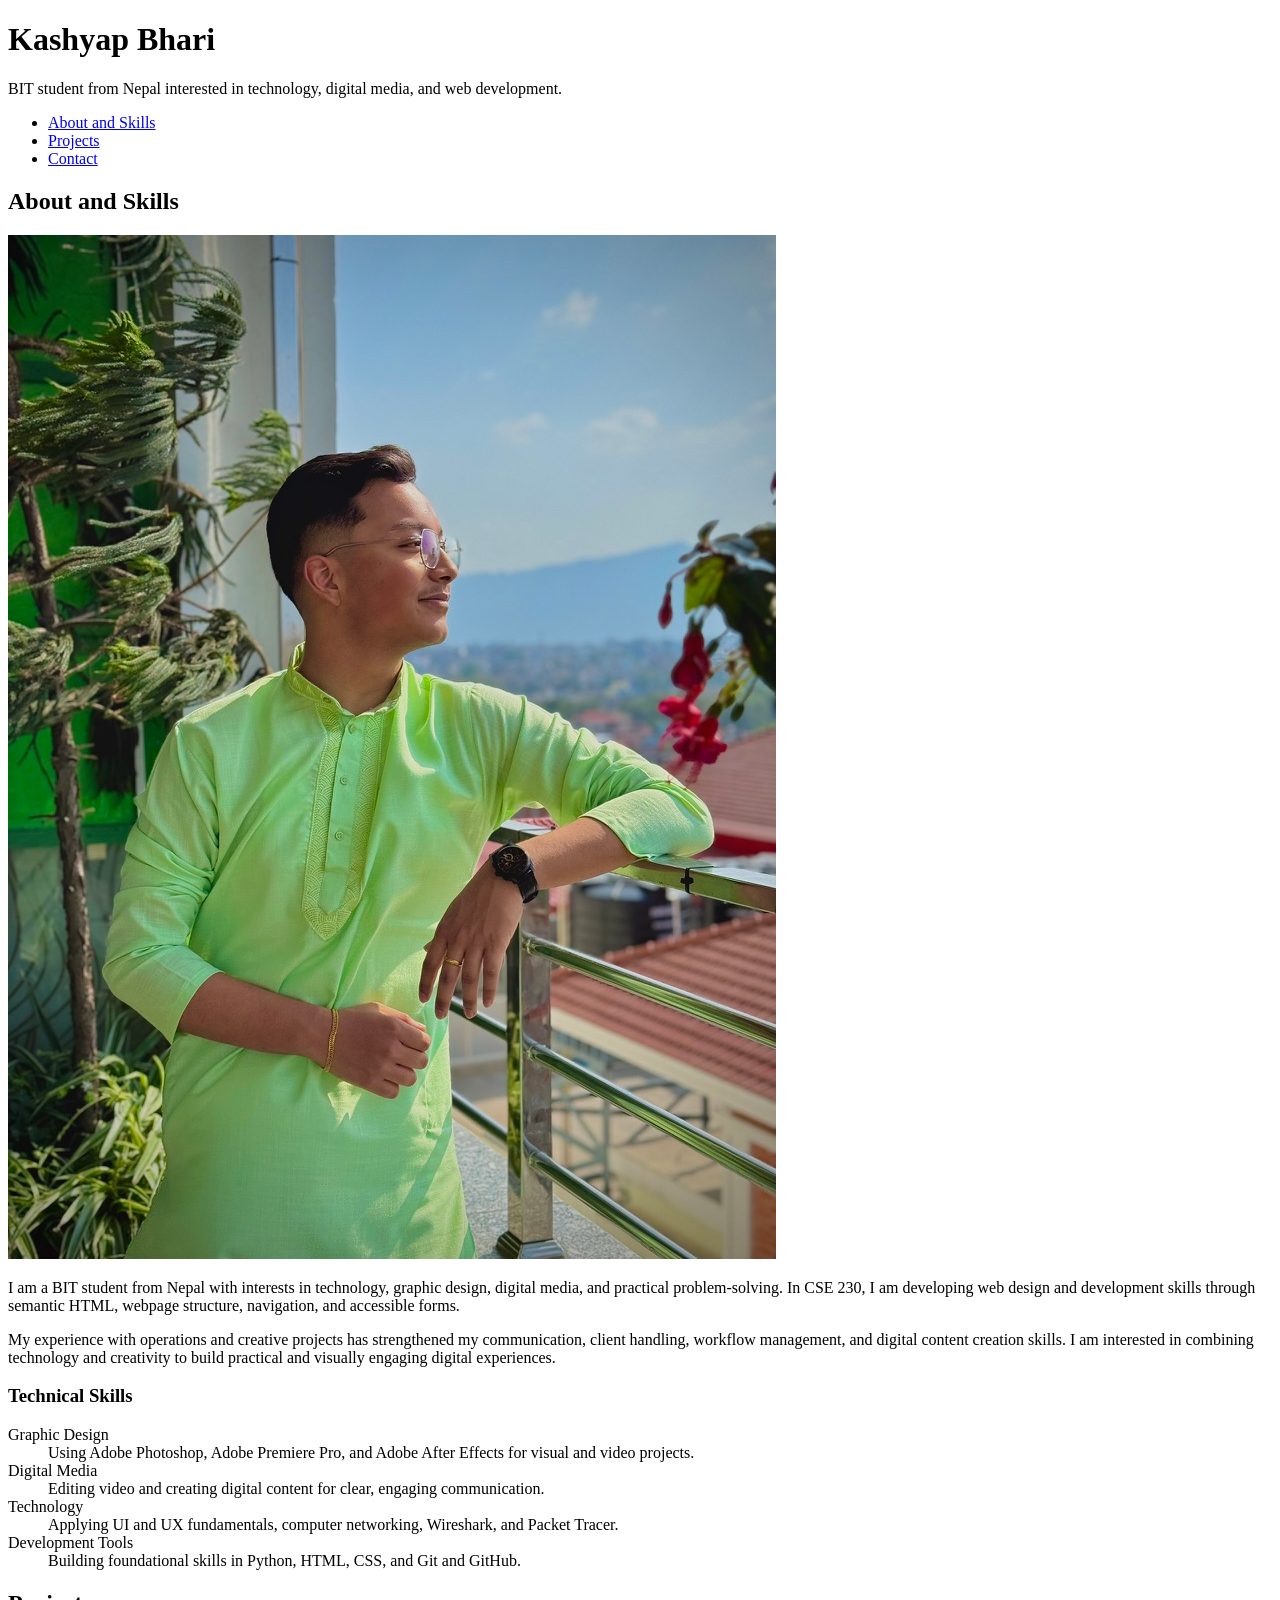
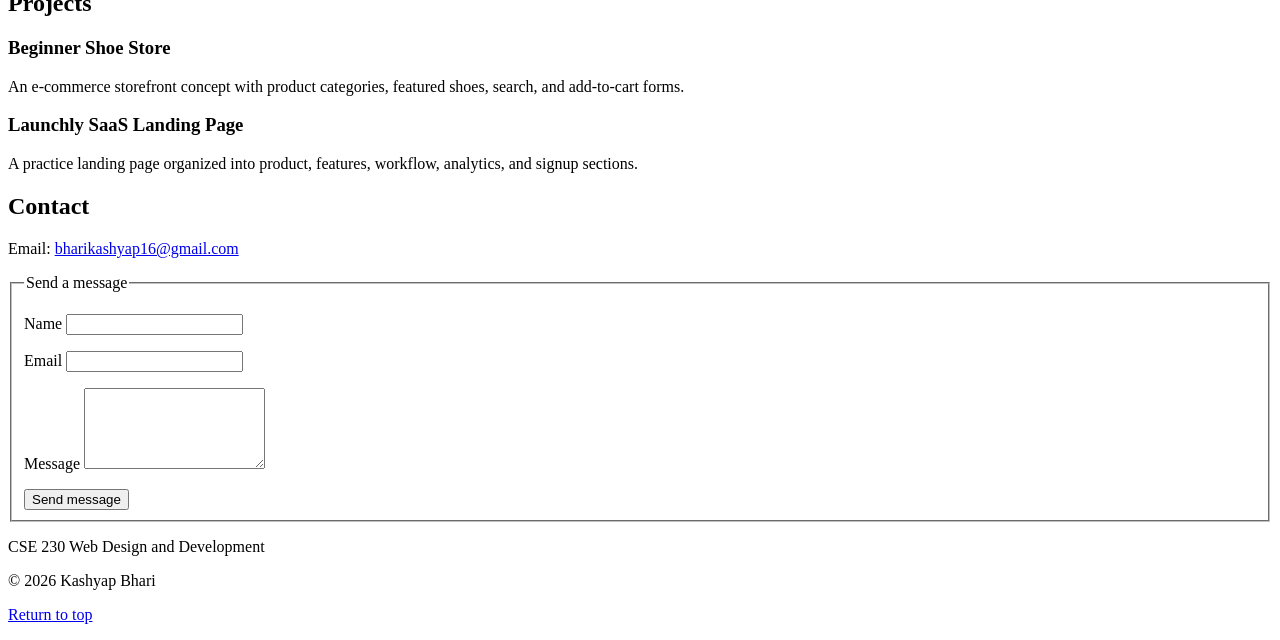
==== Week 2/index.html @ 61cc00c1 "Add CSE 230 coursework" ====
<!doctype html>
<html lang="en">
<head>
  <meta charset="utf-8">
  <meta name="viewport" content="width=device-width, initial-scale=1">
  <title>Kashyap Bhari | Portfolio</title>
</head>

<body>
  <header id="top">
    <h1>Kashyap Bhari</h1>
    <p>BIT student from Nepal interested in technology, digital media, and web development.</p>
    <nav aria-label="Main navigation">
      <ul>
        <li><a href="#about">About and Skills</a></li>
        <li><a href="#projects">Projects</a></li>
        <li><a href="#contact">Contact</a></li>
      </ul>
    </nav>
  </header>

  <main>
    <section id="about">
      <h2>About and Skills</h2>
      <div>
        <img src="images/image.jpeg" alt="Profile picture">
      </div>
      <p>I am a BIT student from Nepal with interests in technology, graphic design, digital media, and practical problem-solving. In CSE 230, I am developing web design and development skills through semantic HTML, webpage structure, navigation, and accessible forms.</p>
      <p>My experience with operations and creative projects has strengthened my communication, client handling, workflow management, and digital content creation skills. I am interested in combining technology and creativity to build practical and visually engaging digital experiences.</p>
      <h3>Technical Skills</h3>
      <dl>
        <dt>Graphic Design</dt>
        <dd>Using Adobe Photoshop, Adobe Premiere Pro, and Adobe After Effects for visual and video projects.</dd>
        <dt>Digital Media</dt>
        <dd>Editing video and creating digital content for clear, engaging communication.</dd>
        <dt>Technology</dt>
        <dd>Applying UI and UX fundamentals, computer networking, Wireshark, and Packet Tracer.</dd>
        <dt>Development Tools</dt>
        <dd>Building foundational skills in Python, HTML, CSS, and Git and GitHub.</dd>
      </dl>
    </section>

    <section id="projects">
      <h2>Projects</h2>
      <article>
        <h3>Beginner Shoe Store</h3>
        <p>An e-commerce storefront concept with product categories, featured shoes, search, and add-to-cart forms.</p>
      </article>

      <article>
        <h3>Launchly SaaS Landing Page</h3>
        <p>A practice landing page organized into product, features, workflow, analytics, and signup sections.</p>
      </article>
    </section>

    <section id="contact">
      <h2>Contact</h2>
      <p>Email: <a href="mailto:bharikashyap16@gmail.com">bharikashyap16@gmail.com</a></p>
      <form>
        <fieldset>
          <legend>Send a message</legend>
          <p>
            <label for="name">Name</label>
            <input id="name" name="name" type="text" required>
          </p>
          <p>
            <label for="email">Email</label>
            <input id="email" name="email" type="email" required>
          </p>
          <p>
            <label for="message">Message</label>
            <textarea id="message" name="message" rows="5" required></textarea>
          </p>
          <button type="submit">Send message</button>
        </fieldset>
      </form>
    </section>

  </main>

  <footer>
    <p>CSE 230 Web Design and Development</p>
    <p>© 2026 Kashyap Bhari</p>
    <p><a href="#top">Return to top</a></p>
  </footer>

</body>
</html>
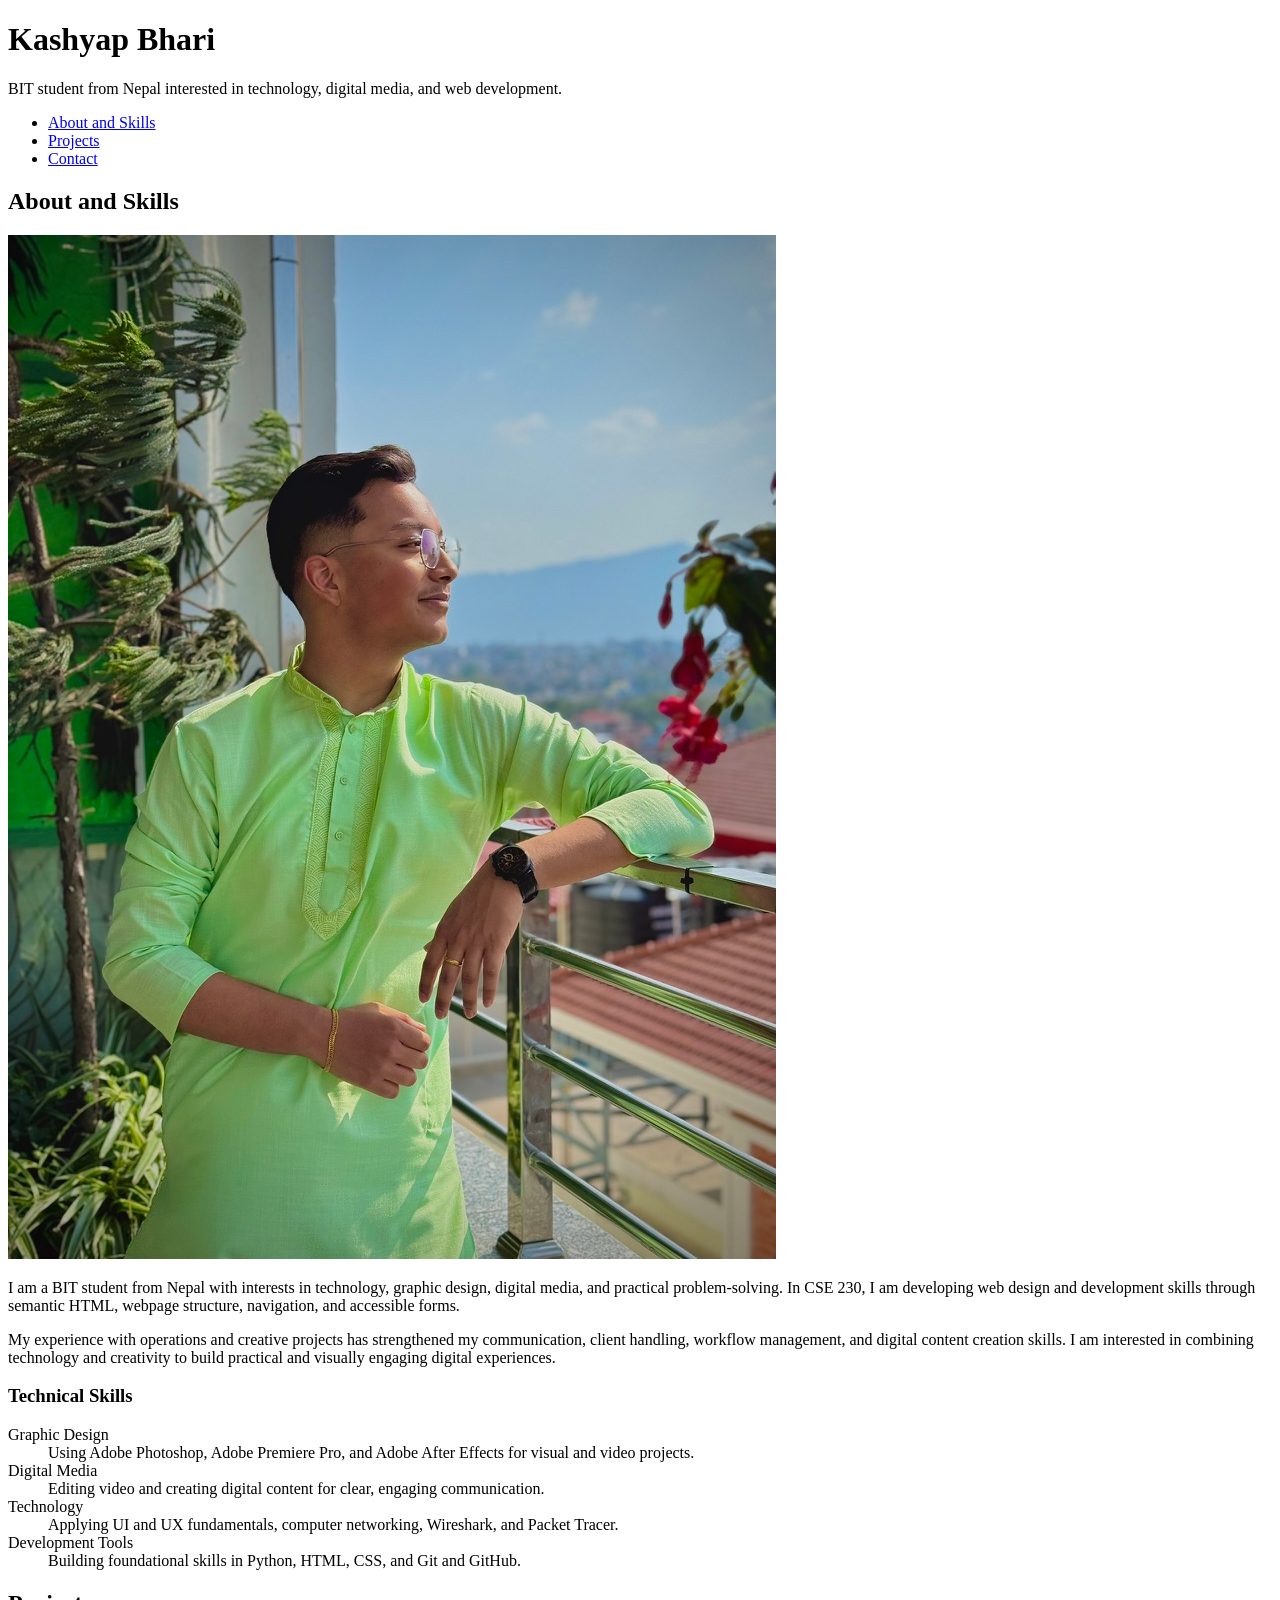
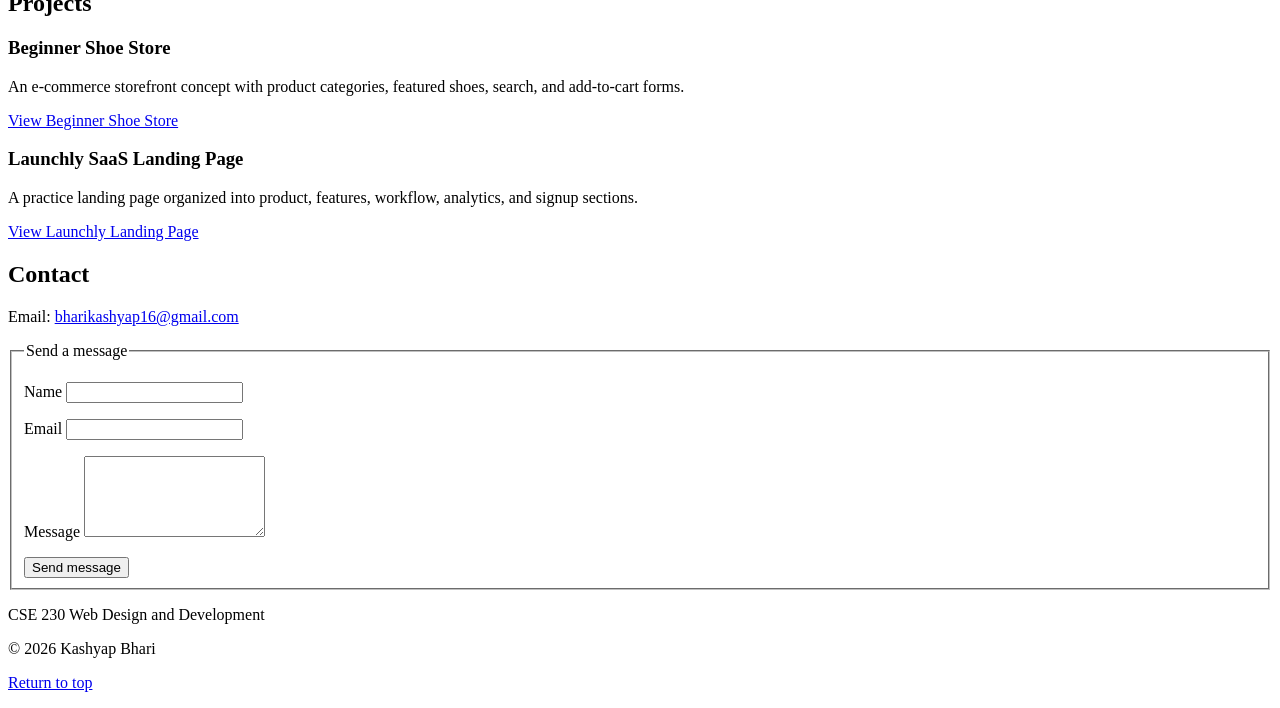
==== commit 2bb1accd: "Add project links to portfolio" ====
--- a/Week 2/index.html
+++ b/Week 2/index.html
@@ -45,11 +45,13 @@
       <article>
         <h3>Beginner Shoe Store</h3>
         <p>An e-commerce storefront concept with product categories, featured shoes, search, and add-to-cart forms.</p>
+        <p><a href="../Shoe%20Ecommerce/index.html">View Beginner Shoe Store</a></p>
       </article>
 
       <article>
         <h3>Launchly SaaS Landing Page</h3>
         <p>A practice landing page organized into product, features, workflow, analytics, and signup sections.</p>
+        <p><a href="../Shoe%20Ecommerce/Practice%20copy.html">View Launchly Landing Page</a></p>
       </article>
     </section>
 
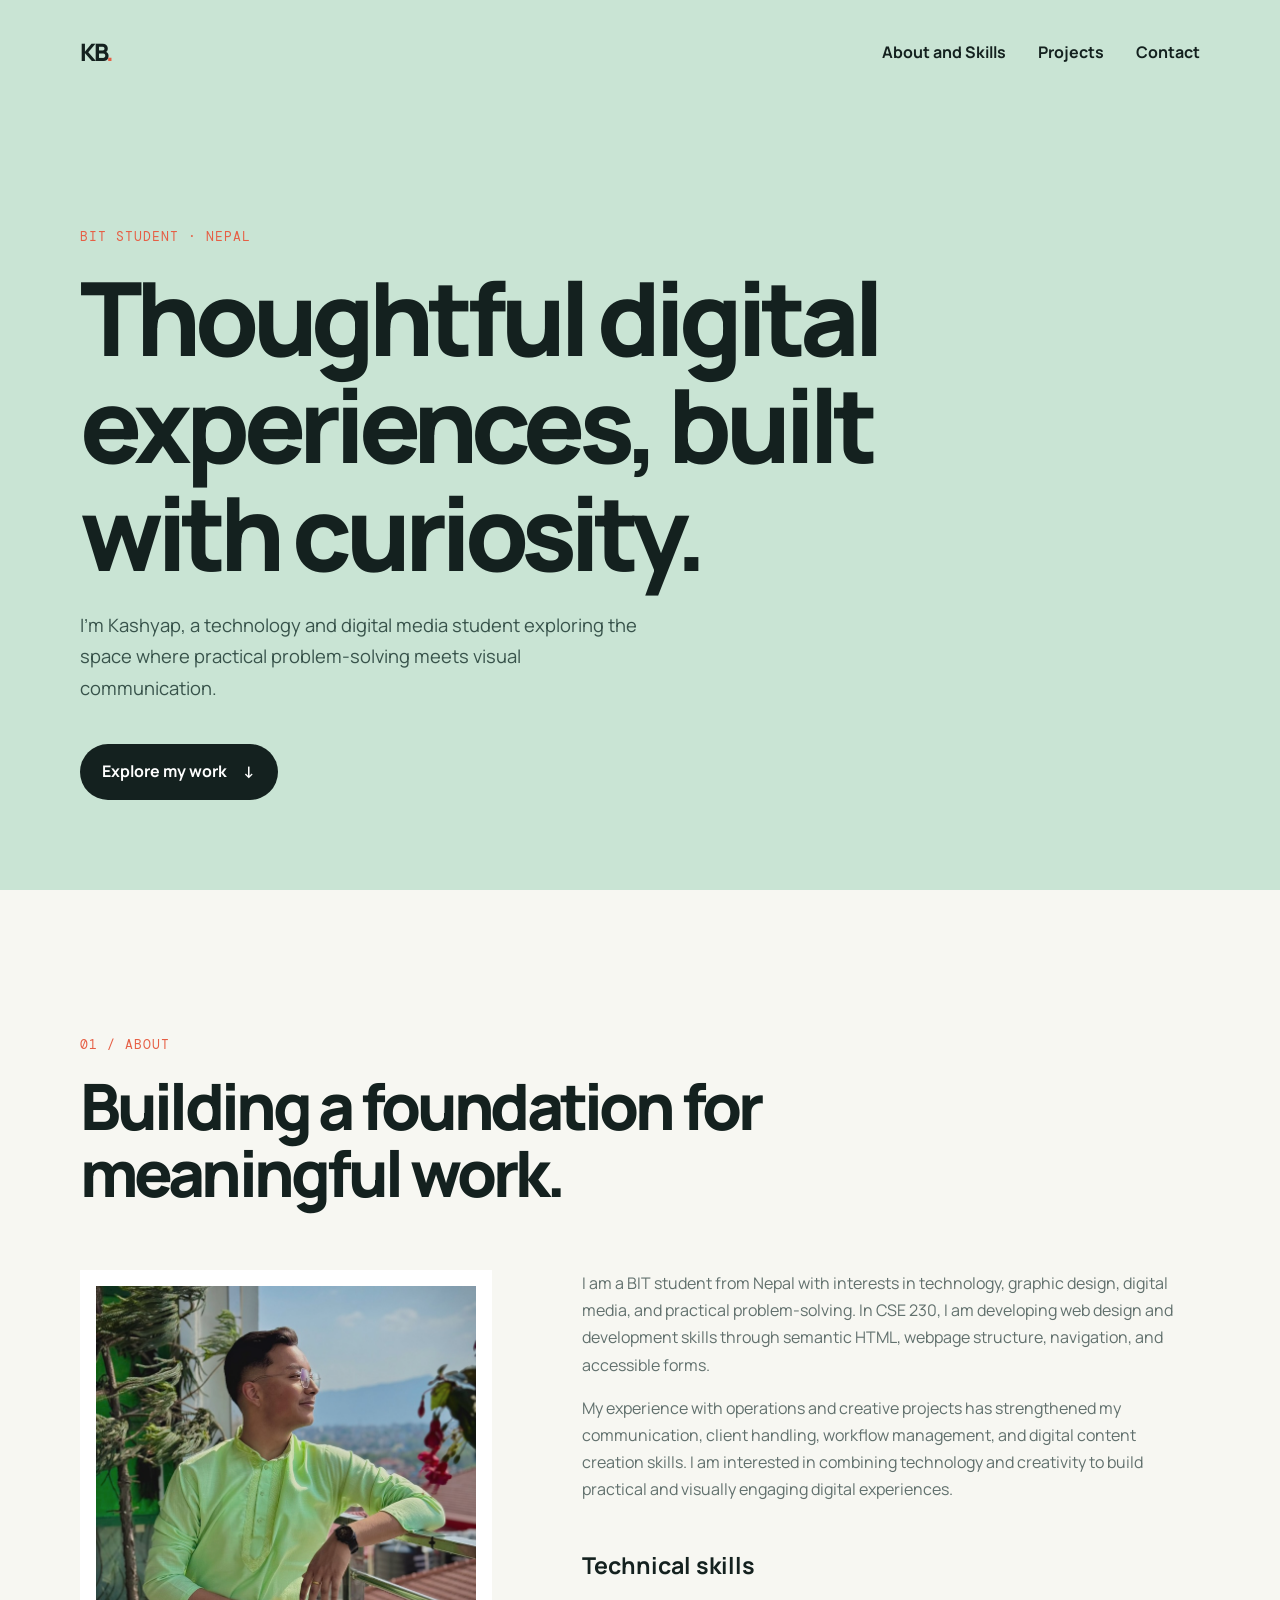
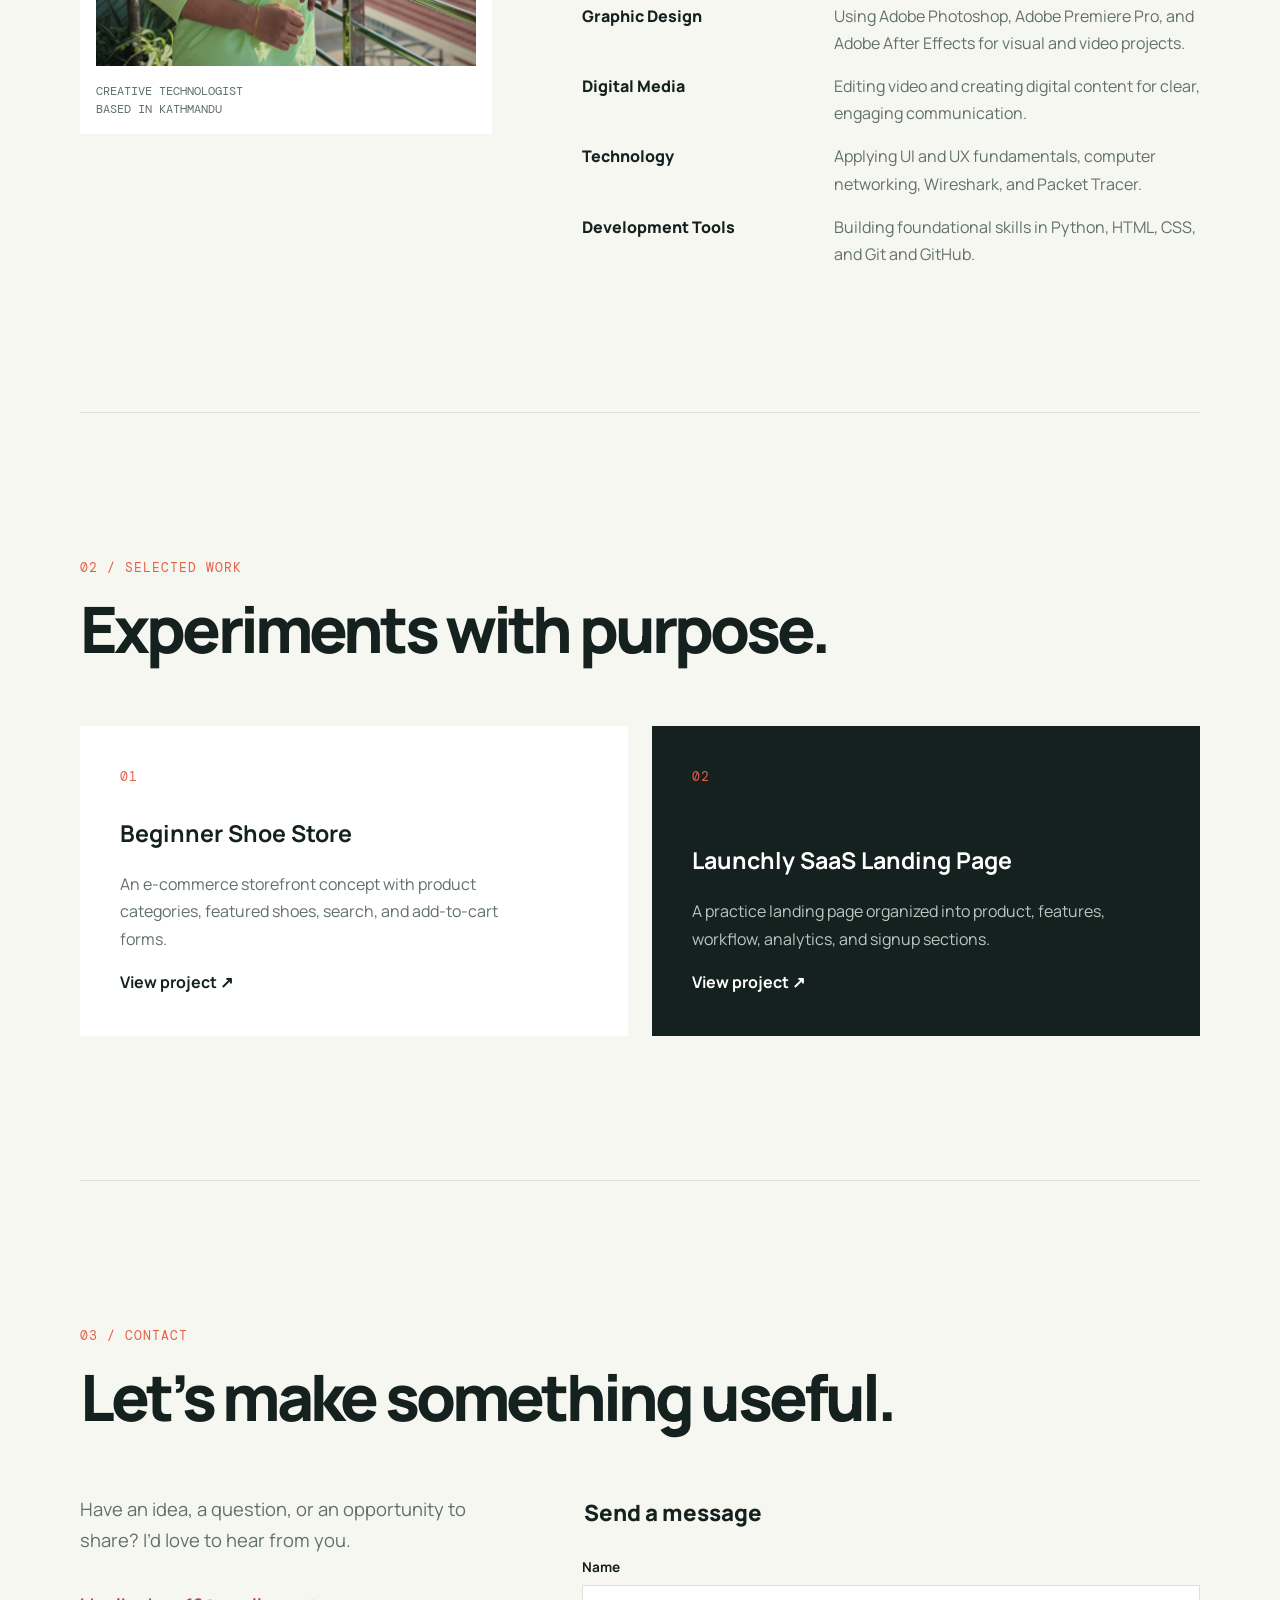
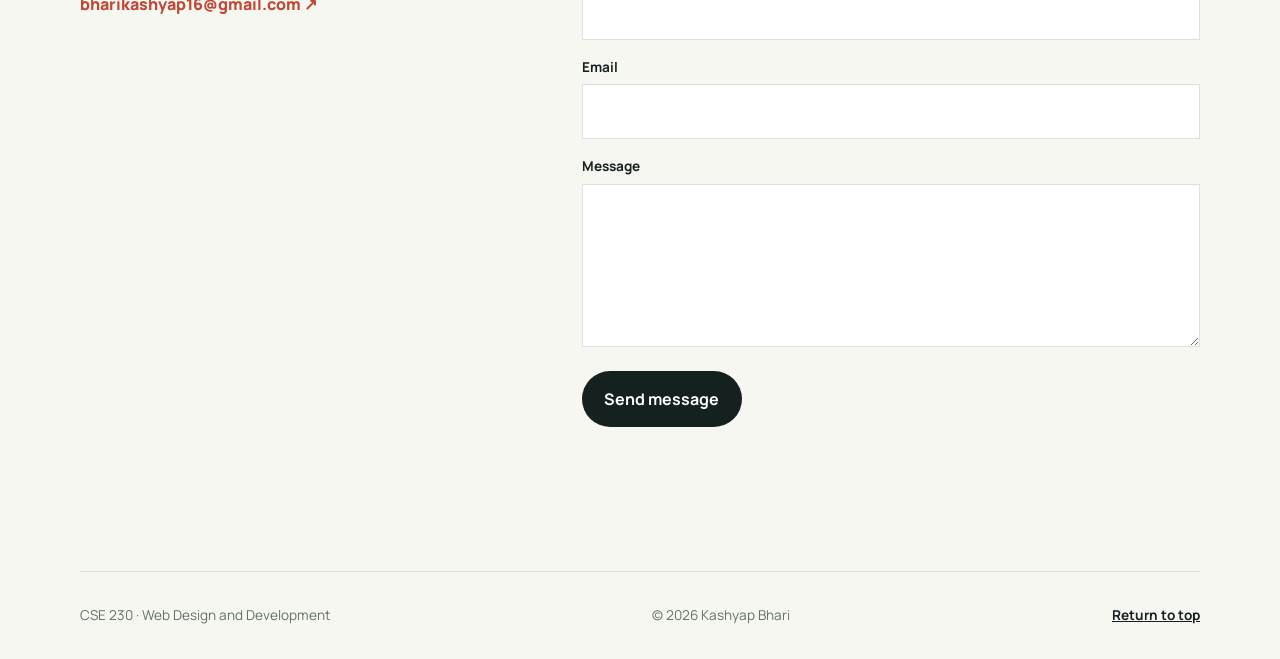
==== commit 0e0cfbae: "Style Week 2 portfolio for responsive presentation Co-authored-by: Copilot <223556219+Copilot@users." ====
--- a/Week 2/index.html
+++ b/Week 2/index.html
@@ -4,31 +4,45 @@
   <meta charset="utf-8">
   <meta name="viewport" content="width=device-width, initial-scale=1">
   <title>Kashyap Bhari | Portfolio</title>
+  <link rel="stylesheet" href="style.css">
 </head>
 
 <body>
   <header id="top">
-    <h1>Kashyap Bhari</h1>
-    <p>BIT student from Nepal interested in technology, digital media, and web development.</p>
-    <nav aria-label="Main navigation">
-      <ul>
+    <div class="site-header">
+      <a class="brand" href="#top" aria-label="Kashyap Bhari home">KB<span>.</span></a>
+      <nav aria-label="Main navigation">
+        <ul>
         <li><a href="#about">About and Skills</a></li>
         <li><a href="#projects">Projects</a></li>
         <li><a href="#contact">Contact</a></li>
-      </ul>
-    </nav>
+        </ul>
+      </nav>
+    </div>
+    <div class="hero">
+      <p class="eyebrow">BIT student · Nepal</p>
+      <h1>Thoughtful digital experiences, built with curiosity.</h1>
+      <p class="intro">I’m Kashyap, a technology and digital media student exploring the space where practical problem-solving meets visual communication.</p>
+      <a class="button" href="#projects">Explore my work <span aria-hidden="true">↓</span></a>
+    </div>
   </header>
 
   <main>
     <section id="about">
-      <h2>About and Skills</h2>
-      <div>
+      <div class="section-heading">
+        <p class="eyebrow">01 / About</p>
+        <h2>Building a foundation for meaningful work.</h2>
+      </div>
+      <div class="about-grid">
+      <div class="profile-card">
         <img src="images/image.jpeg" alt="Profile picture">
+        <p class="profile-caption">Creative technologist<br>based in Kathmandu</p>
       </div>
-      <p>I am a BIT student from Nepal with interests in technology, graphic design, digital media, and practical problem-solving. In CSE 230, I am developing web design and development skills through semantic HTML, webpage structure, navigation, and accessible forms.</p>
-      <p>My experience with operations and creative projects has strengthened my communication, client handling, workflow management, and digital content creation skills. I am interested in combining technology and creativity to build practical and visually engaging digital experiences.</p>
-      <h3>Technical Skills</h3>
-      <dl>
+      <div class="about-copy">
+        <p>I am a BIT student from Nepal with interests in technology, graphic design, digital media, and practical problem-solving. In CSE 230, I am developing web design and development skills through semantic HTML, webpage structure, navigation, and accessible forms.</p>
+        <p>My experience with operations and creative projects has strengthened my communication, client handling, workflow management, and digital content creation skills. I am interested in combining technology and creativity to build practical and visually engaging digital experiences.</p>
+        <h3>Technical skills</h3>
+        <dl>
         <dt>Graphic Design</dt>
         <dd>Using Adobe Photoshop, Adobe Premiere Pro, and Adobe After Effects for visual and video projects.</dd>
         <dt>Digital Media</dt>
@@ -37,27 +51,43 @@
         <dd>Applying UI and UX fundamentals, computer networking, Wireshark, and Packet Tracer.</dd>
         <dt>Development Tools</dt>
         <dd>Building foundational skills in Python, HTML, CSS, and Git and GitHub.</dd>
-      </dl>
+        </dl>
+      </div>
+      </div>
     </section>
 
     <section id="projects">
-      <h2>Projects</h2>
-      <article>
+      <div class="section-heading">
+        <p class="eyebrow">02 / Selected work</p>
+        <h2>Experiments with purpose.</h2>
+      </div>
+      <div class="project-grid">
+      <article class="project-card">
+        <p class="project-number">01</p>
         <h3>Beginner Shoe Store</h3>
         <p>An e-commerce storefront concept with product categories, featured shoes, search, and add-to-cart forms.</p>
-        <p><a href="../Shoe%20Ecommerce/index.html">View Beginner Shoe Store</a></p>
+        <a class="text-link" href="Shoe.html">View project <span aria-hidden="true">↗</span></a>
       </article>
 
-      <article>
+      <article class="project-card">
+        <p class="project-number">02</p>
         <h3>Launchly SaaS Landing Page</h3>
         <p>A practice landing page organized into product, features, workflow, analytics, and signup sections.</p>
-        <p><a href="../Shoe%20Ecommerce/Practice%20copy.html">View Launchly Landing Page</a></p>
+        <a class="text-link" href="SaaS.html">View project <span aria-hidden="true">↗</span></a>
       </article>
+      </div>
     </section>
 
     <section id="contact">
-      <h2>Contact</h2>
-      <p>Email: <a href="mailto:bharikashyap16@gmail.com">bharikashyap16@gmail.com</a></p>
+      <div class="section-heading">
+        <p class="eyebrow">03 / Contact</p>
+        <h2>Let’s make something useful.</h2>
+      </div>
+      <div class="contact-grid">
+      <div>
+        <p class="contact-lead">Have an idea, a question, or an opportunity to share? I’d love to hear from you.</p>
+        <a class="email-link" href="mailto:bharikashyap16@gmail.com">bharikashyap16@gmail.com <span aria-hidden="true">↗</span></a>
+      </div>
       <form>
         <fieldset>
           <legend>Send a message</legend>
@@ -76,12 +106,13 @@
           <button type="submit">Send message</button>
         </fieldset>
       </form>
+      </div>
     </section>
 
   </main>
 
   <footer>
-    <p>CSE 230 Web Design and Development</p>
+    <p>CSE 230 · Web Design and Development</p>
     <p>© 2026 Kashyap Bhari</p>
     <p><a href="#top">Return to top</a></p>
   </footer>
--- a/Week 2/style.css
+++ b/Week 2/style.css
@@ -0,0 +1,384 @@
+@import url("https://fonts.googleapis.com/css2?family=DM+Mono:wght@400;500&family=Manrope:wght@400;500;600;700;800&display=swap");
+
+:root {
+  --ink: #14211f;
+  --muted: #61706d;
+  --paper: #f7f7f2;
+  --surface: #ffffff;
+  --line: #dce3de;
+  --accent: #e65f45;
+  --accent-dark: #bf4734;
+  --mint: #c9e4d4;
+  --max-width: 1120px;
+}
+
+* {
+  box-sizing: border-box;
+}
+
+html {
+  scroll-behavior: smooth;
+}
+
+body {
+  margin: 0;
+  color: var(--ink);
+  background: var(--paper);
+  font-family: "Manrope", sans-serif;
+  line-height: 1.7;
+}
+
+a {
+  color: inherit;
+}
+
+header,
+main,
+footer {
+  padding-left: max(1.5rem, calc((100% - var(--max-width)) / 2));
+  padding-right: max(1.5rem, calc((100% - var(--max-width)) / 2));
+}
+
+header {
+  min-height: 92vh;
+  background: var(--mint);
+}
+
+.site-header {
+  display: flex;
+  align-items: center;
+  justify-content: space-between;
+  padding-top: 2rem;
+}
+
+.brand {
+  font-size: 1.5rem;
+  font-weight: 800;
+  letter-spacing: -0.08em;
+  text-decoration: none;
+}
+
+.brand span,
+.eyebrow,
+.project-number {
+  color: var(--accent);
+}
+
+nav ul {
+  display: flex;
+  gap: 2rem;
+  margin: 0;
+  padding: 0;
+  list-style: none;
+}
+
+nav a,
+.text-link {
+  font-weight: 700;
+  text-decoration: none;
+}
+
+nav a:hover,
+nav a:focus-visible,
+.text-link:hover,
+.text-link:focus-visible {
+  color: var(--accent-dark);
+}
+
+.hero {
+  max-width: 820px;
+  padding: 17vh 0 10vh;
+}
+
+.eyebrow,
+.project-number {
+  margin: 0 0 1rem;
+  font-family: "DM Mono", monospace;
+  font-size: 0.8rem;
+  letter-spacing: 0.08em;
+  text-transform: uppercase;
+}
+
+h1,
+h2,
+h3,
+p {
+  margin-top: 0;
+}
+
+h1,
+h2 {
+  max-width: 850px;
+  margin-bottom: 1.5rem;
+  font-weight: 800;
+  letter-spacing: -0.06em;
+  line-height: 1.05;
+}
+
+h1 {
+  font-size: clamp(3.2rem, 8vw, 6.7rem);
+}
+
+h2 {
+  font-size: clamp(2.2rem, 5vw, 4rem);
+}
+
+h3 {
+  font-size: 1.45rem;
+  line-height: 1.2;
+}
+
+.intro {
+  max-width: 580px;
+  margin-bottom: 2.5rem;
+  color: #38534b;
+  font-size: 1.15rem;
+}
+
+.button,
+button {
+  display: inline-flex;
+  align-items: center;
+  gap: 1rem;
+  border: 0;
+  border-radius: 999px;
+  padding: 0.9rem 1.4rem;
+  color: var(--surface);
+  background: var(--ink);
+  font: inherit;
+  font-weight: 700;
+  text-decoration: none;
+  cursor: pointer;
+}
+
+.button:hover,
+.button:focus-visible,
+button:hover,
+button:focus-visible {
+  background: var(--accent-dark);
+}
+
+section {
+  padding: 9rem 0;
+  border-bottom: 1px solid var(--line);
+}
+
+.section-heading {
+  margin-bottom: 4rem;
+}
+
+.about-grid,
+.contact-grid {
+  display: grid;
+  grid-template-columns: 0.8fr 1.2fr;
+  gap: clamp(2rem, 7vw, 7rem);
+}
+
+.profile-card {
+  align-self: start;
+  padding: 1rem;
+  background: var(--surface);
+}
+
+.profile-card img {
+  display: block;
+  width: 100%;
+  aspect-ratio: 1 / 1;
+  object-fit: cover;
+  filter: saturate(0.8);
+}
+
+.profile-caption {
+  margin: 1rem 0 0;
+  color: var(--muted);
+  font-family: "DM Mono", monospace;
+  font-size: 0.75rem;
+  line-height: 1.5;
+  text-transform: uppercase;
+}
+
+.about-copy > p {
+  max-width: 680px;
+  color: var(--muted);
+}
+
+.about-copy h3 {
+  margin-top: 3rem;
+}
+
+dl {
+  display: grid;
+  grid-template-columns: minmax(130px, 0.6fr) 1fr;
+  gap: 1rem 2rem;
+  margin: 0;
+}
+
+dt {
+  font-weight: 800;
+}
+
+dd {
+  margin: 0;
+  color: var(--muted);
+}
+
+.project-grid {
+  display: grid;
+  grid-template-columns: repeat(2, 1fr);
+  gap: 1.5rem;
+}
+
+.project-card {
+  display: flex;
+  min-height: 310px;
+  flex-direction: column;
+  justify-content: flex-end;
+  padding: 2.5rem;
+  background: var(--surface);
+}
+
+.project-card:nth-child(2) {
+  background: var(--ink);
+  color: var(--surface);
+}
+
+.project-card p:not(.project-number) {
+  max-width: 420px;
+  color: var(--muted);
+}
+
+.project-card:nth-child(2) p:not(.project-number) {
+  color: #b8c8c2;
+}
+
+.project-number {
+  align-self: flex-start;
+  margin-bottom: auto;
+}
+
+.contact-lead {
+  max-width: 420px;
+  color: var(--muted);
+  font-size: 1.15rem;
+}
+
+.email-link {
+  display: inline-block;
+  margin-top: 1rem;
+  color: var(--accent-dark);
+  font-weight: 800;
+  text-decoration: none;
+}
+
+fieldset {
+  margin: 0;
+  padding: 0;
+  border: 0;
+}
+
+legend {
+  margin-bottom: 1.5rem;
+  font-size: 1.4rem;
+  font-weight: 800;
+}
+
+label {
+  display: block;
+  margin-bottom: 0.35rem;
+  font-size: 0.85rem;
+  font-weight: 700;
+}
+
+input,
+textarea {
+  width: 100%;
+  border: 1px solid var(--line);
+  border-radius: 0;
+  padding: 0.8rem;
+  color: var(--ink);
+  background: var(--surface);
+  font: inherit;
+}
+
+textarea {
+  resize: vertical;
+}
+
+input:focus,
+textarea:focus {
+  outline: 2px solid var(--accent);
+  outline-offset: 2px;
+}
+
+footer {
+  display: flex;
+  justify-content: space-between;
+  gap: 1rem;
+  padding-top: 2rem;
+  padding-bottom: 2rem;
+  color: var(--muted);
+  font-size: 0.85rem;
+}
+
+footer p {
+  margin: 0;
+}
+
+footer a {
+  color: var(--ink);
+  font-weight: 700;
+}
+
+@media (max-width: 700px) {
+  header {
+    min-height: auto;
+  }
+
+  .site-header {
+    align-items: flex-start;
+    gap: 1.5rem;
+  }
+
+  nav ul {
+    flex-wrap: wrap;
+    justify-content: flex-end;
+    gap: 0.5rem 1rem;
+    font-size: 0.85rem;
+  }
+
+  .hero {
+    padding-top: 14vh;
+  }
+
+  section {
+    padding: 5rem 0;
+  }
+
+  .about-grid,
+  .contact-grid,
+  .project-grid {
+    grid-template-columns: 1fr;
+  }
+
+  .profile-card {
+    max-width: 360px;
+  }
+
+  dl {
+    grid-template-columns: 1fr;
+    gap: 0.25rem;
+  }
+
+  dd {
+    margin-bottom: 1rem;
+  }
+
+  .project-card {
+    min-height: 270px;
+    padding: 1.5rem;
+  }
+
+  footer {
+    flex-wrap: wrap;
+  }
+}
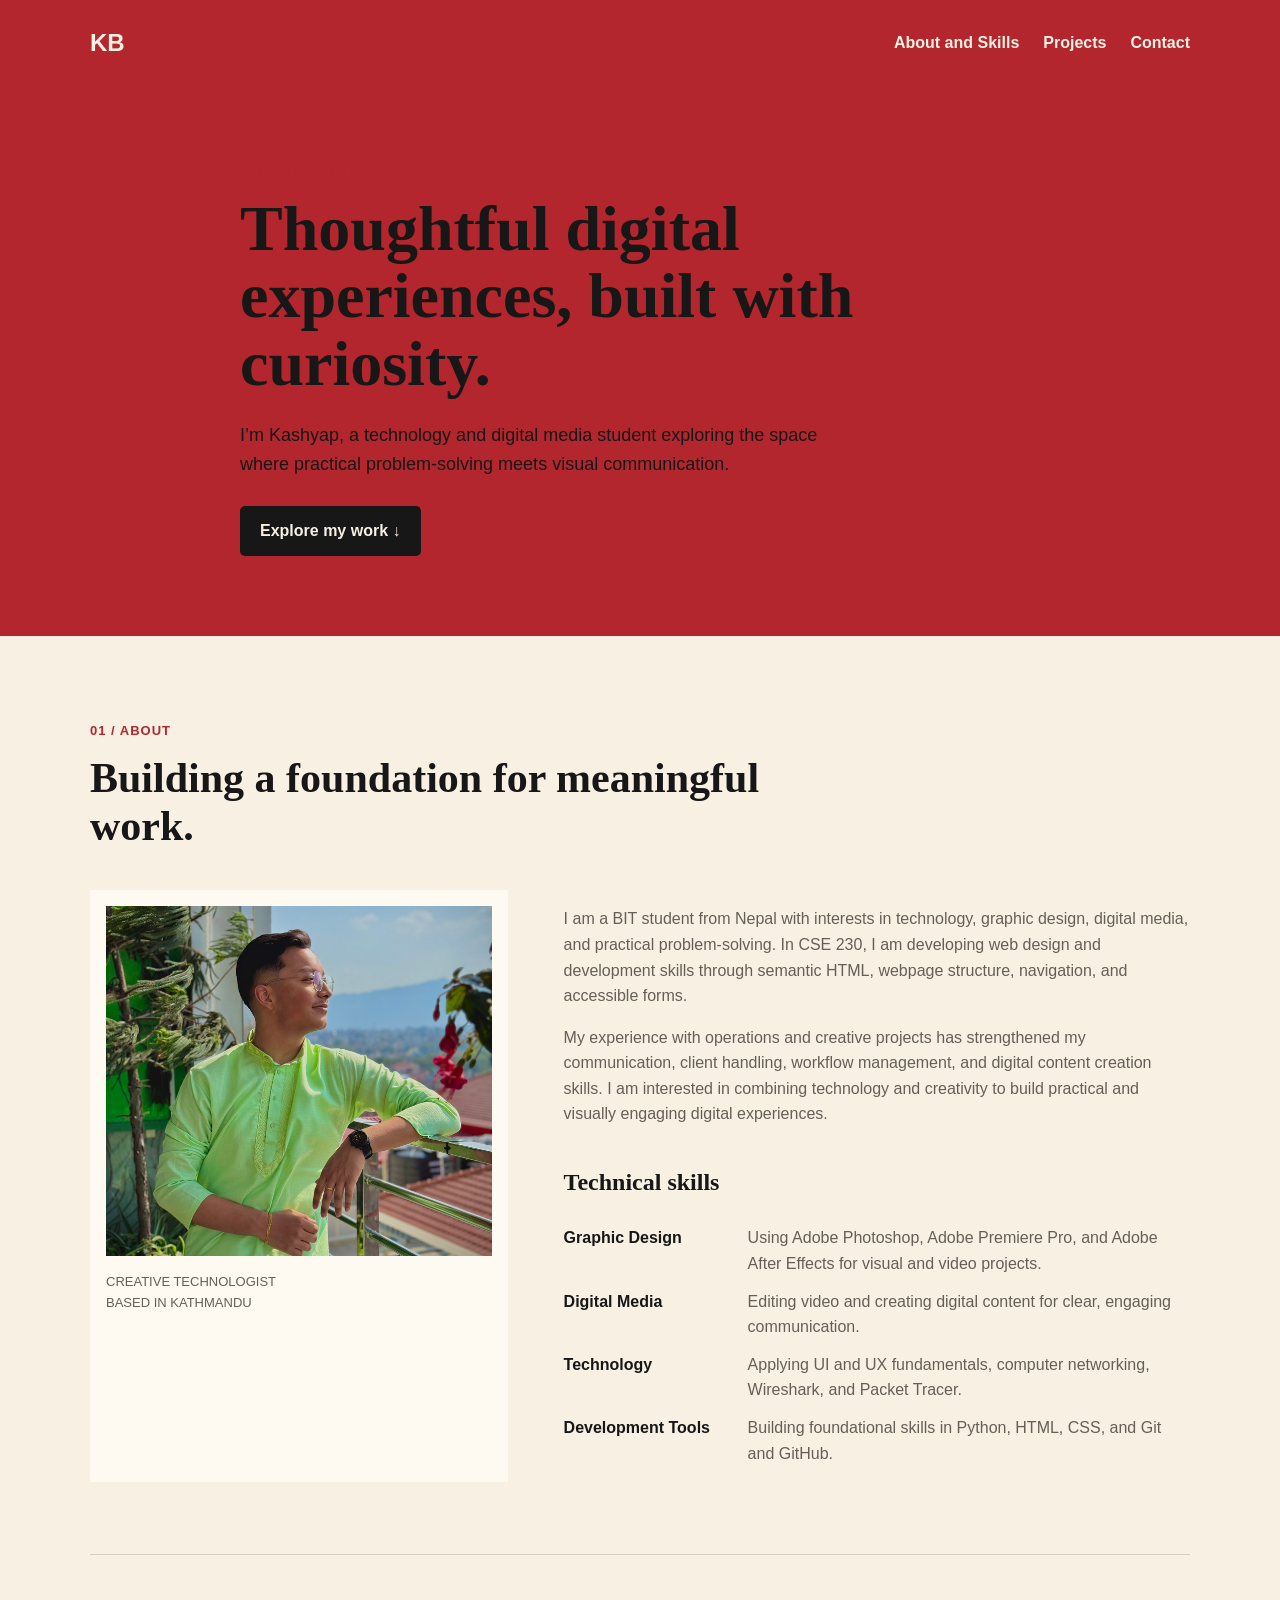
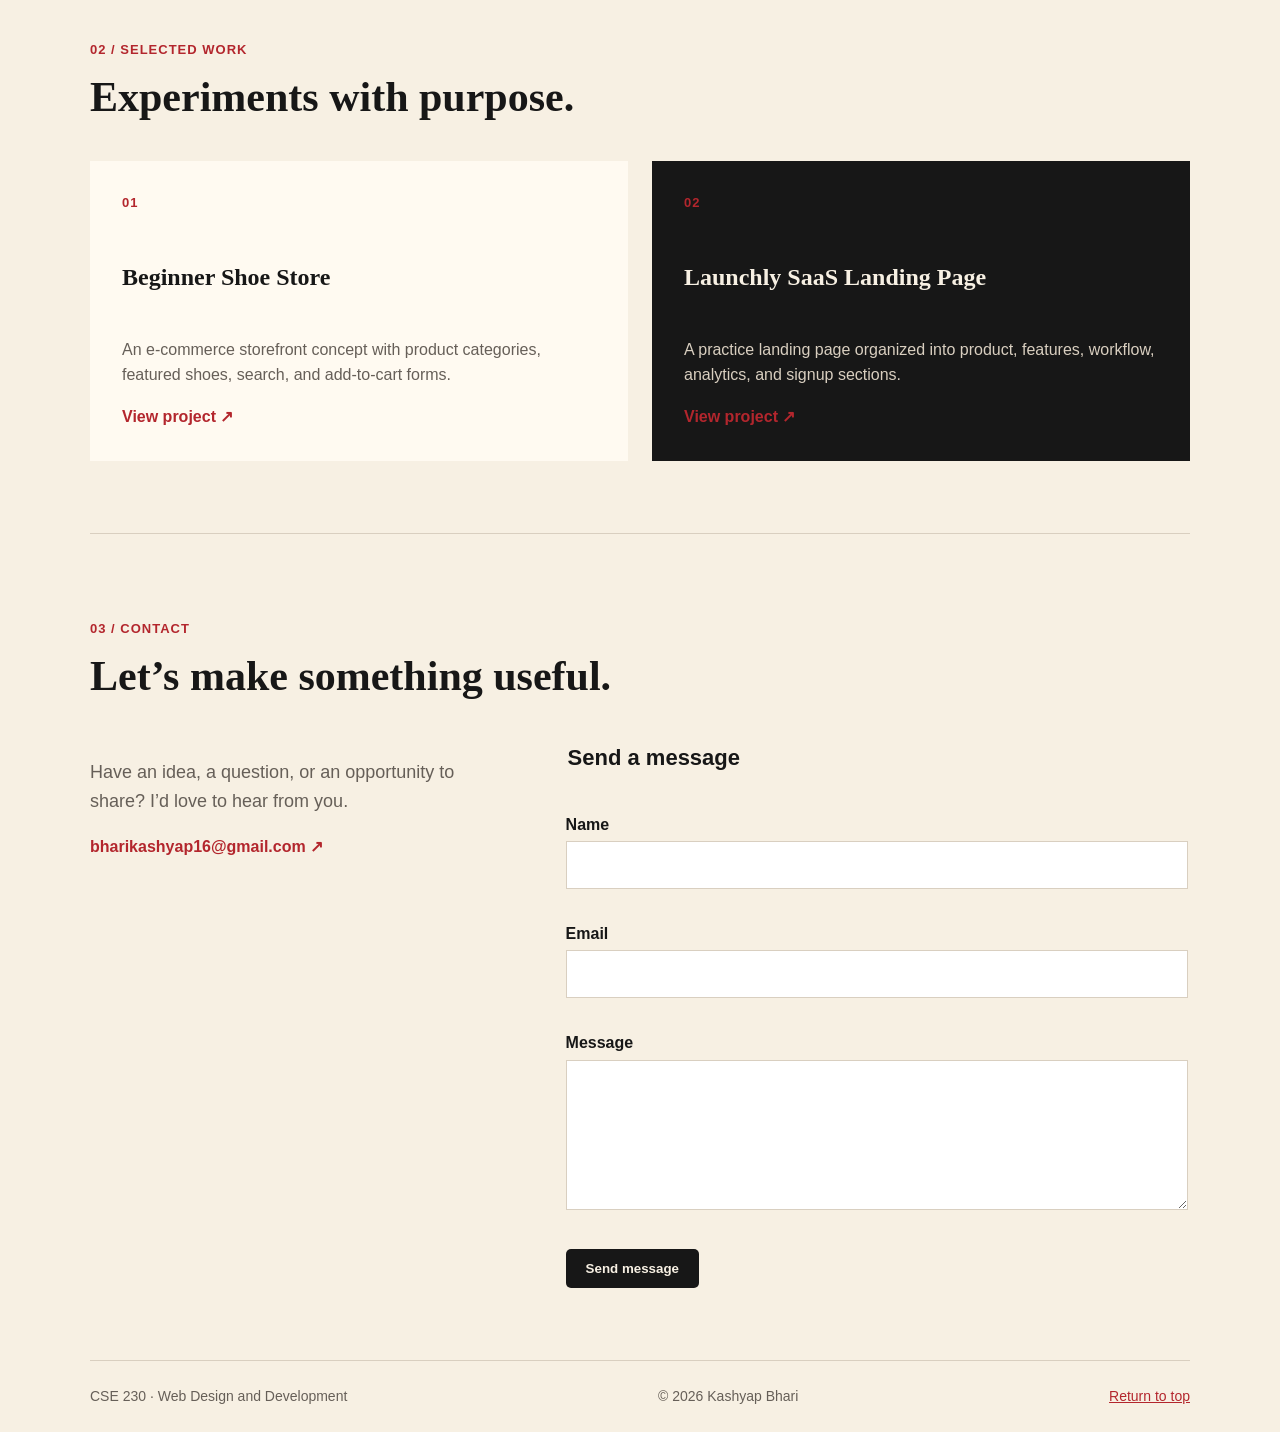
==== commit 40446e1c: "Refresh portfolio stylesheet cache Co-authored-by: Copilot <223556219+Copilot@users.noreply.github.c" ====
--- a/Week 2/index.html
+++ b/Week 2/index.html
@@ -4,7 +4,7 @@
   <meta charset="utf-8">
   <meta name="viewport" content="width=device-width, initial-scale=1">
   <title>Kashyap Bhari | Portfolio</title>
-  <link rel="stylesheet" href="style.css">
+  <link rel="stylesheet" href="style.css?v=red-cream-black">
 </head>
 
 <body>
--- a/Week 2/style.css
+++ b/Week 2/style.css
@@ -1,384 +1,365 @@
-@import url("https://fonts.googleapis.com/css2?family=DM+Mono:wght@400;500&family=Manrope:wght@400;500;600;700;800&display=swap");
-
-:root {
-  --ink: #14211f;
-  --muted: #61706d;
-  --paper: #f7f7f2;
-  --surface: #ffffff;
-  --line: #dce3de;
-  --accent: #e65f45;
-  --accent-dark: #bf4734;
-  --mint: #c9e4d4;
-  --max-width: 1120px;
-}
-
 * {
   box-sizing: border-box;
 }
 
-html {
-  scroll-behavior: smooth;
-}
-
 body {
   margin: 0;
-  color: var(--ink);
-  background: var(--paper);
-  font-family: "Manrope", sans-serif;
-  line-height: 1.7;
+  color: #171717;
+  background: #f7f0e3;
+  font-family: Arial, sans-serif;
+  line-height: 1.6;
 }
 
 a {
-  color: inherit;
+  color: #b3262d;
 }
 
 header,
 main,
 footer {
-  padding-left: max(1.5rem, calc((100% - var(--max-width)) / 2));
-  padding-right: max(1.5rem, calc((100% - var(--max-width)) / 2));
+  width: 90%;
+  max-width: 1100px;
+  margin: auto;
 }
 
 header {
-  min-height: 92vh;
-  background: var(--mint);
+  max-width: none;
+  width: 100%;
+  padding: 24px 5% 80px;
+  background: #b3262d;
 }
 
 .site-header {
   display: flex;
   align-items: center;
   justify-content: space-between;
-  padding-top: 2rem;
+  max-width: 1100px;
+  margin: auto;
 }
 
 .brand {
-  font-size: 1.5rem;
-  font-weight: 800;
-  letter-spacing: -0.08em;
+  color: #f7f0e3;
+  font-size: 24px;
+  font-weight: bold;
   text-decoration: none;
 }
 
 .brand span,
 .eyebrow,
 .project-number {
-  color: var(--accent);
+  color: #b3262d;
 }
 
 nav ul {
   display: flex;
-  gap: 2rem;
+  gap: 24px;
   margin: 0;
   padding: 0;
   list-style: none;
 }
 
-nav a,
-.text-link {
-  font-weight: 700;
+nav a {
+  color: #f7f0e3;
+  font-weight: bold;
   text-decoration: none;
 }
 
 nav a:hover,
-nav a:focus-visible,
-.text-link:hover,
-.text-link:focus-visible {
-  color: var(--accent-dark);
+nav a:focus {
+  color: #171717;
 }
 
 .hero {
-  max-width: 820px;
-  padding: 17vh 0 10vh;
+  max-width: 800px;
+  margin: 100px auto 0;
 }
 
 .eyebrow,
 .project-number {
-  margin: 0 0 1rem;
-  font-family: "DM Mono", monospace;
-  font-size: 0.8rem;
-  letter-spacing: 0.08em;
+  margin-bottom: 12px;
+  font-size: 13px;
+  font-weight: bold;
+  letter-spacing: 1px;
   text-transform: uppercase;
 }
 
 h1,
 h2,
-h3,
-p {
-  margin-top: 0;
-}
-
-h1,
+h3 {
+  font-family: Georgia, serif;
+}
+
+h1 {
+  max-width: 800px;
+  margin: 0 0 24px;
+  font-size: 64px;
+  line-height: 1.05;
+}
+
 h2 {
-  max-width: 850px;
-  margin-bottom: 1.5rem;
-  font-weight: 800;
-  letter-spacing: -0.06em;
-  line-height: 1.05;
-}
-
-h1 {
-  font-size: clamp(3.2rem, 8vw, 6.7rem);
-}
-
-h2 {
-  font-size: clamp(2.2rem, 5vw, 4rem);
+  margin-bottom: 24px;
+  font-size: 42px;
+  line-height: 1.15;
 }
 
 h3 {
-  font-size: 1.45rem;
-  line-height: 1.2;
+  font-size: 24px;
 }
 
 .intro {
   max-width: 580px;
-  margin-bottom: 2.5rem;
-  color: #38534b;
-  font-size: 1.15rem;
+  margin-bottom: 28px;
+  font-size: 18px;
 }
 
 .button,
 button {
-  display: inline-flex;
-  align-items: center;
-  gap: 1rem;
+  display: inline-block;
+  padding: 12px 20px;
+  color: #f7f0e3;
+  background: #171717;
   border: 0;
-  border-radius: 999px;
-  padding: 0.9rem 1.4rem;
-  color: var(--surface);
-  background: var(--ink);
-  font: inherit;
-  font-weight: 700;
+  border-radius: 5px;
+  font-weight: bold;
   text-decoration: none;
   cursor: pointer;
 }
 
 .button:hover,
-.button:focus-visible,
+.button:focus,
 button:hover,
-button:focus-visible {
-  background: var(--accent-dark);
+button:focus {
+  background: #7d171d;
 }
 
 section {
-  padding: 9rem 0;
-  border-bottom: 1px solid var(--line);
+  padding: 72px 0;
+  border-bottom: 1px solid #d9cfc0;
 }
 
 .section-heading {
-  margin-bottom: 4rem;
+  margin-bottom: 40px;
+}
+
+.section-heading h2 {
+  max-width: 700px;
+  margin-top: 0;
 }
 
 .about-grid,
 .contact-grid {
   display: grid;
-  grid-template-columns: 0.8fr 1.2fr;
-  gap: clamp(2rem, 7vw, 7rem);
+  grid-template-columns: 1fr 1.5fr;
+  gap: 56px;
 }
 
 .profile-card {
-  align-self: start;
-  padding: 1rem;
-  background: var(--surface);
+  padding: 16px;
+  background: #fffaf1;
 }
 
 .profile-card img {
   display: block;
   width: 100%;
-  aspect-ratio: 1 / 1;
+  height: 350px;
   object-fit: cover;
-  filter: saturate(0.8);
 }
 
 .profile-caption {
-  margin: 1rem 0 0;
-  color: var(--muted);
-  font-family: "DM Mono", monospace;
-  font-size: 0.75rem;
-  line-height: 1.5;
+  margin: 16px 0 0;
+  color: #665f58;
+  font-size: 13px;
   text-transform: uppercase;
 }
 
-.about-copy > p {
-  max-width: 680px;
-  color: var(--muted);
+.about-copy > p,
+.contact-lead {
+  color: #665f58;
 }
 
 .about-copy h3 {
-  margin-top: 3rem;
+  margin-top: 36px;
 }
 
 dl {
   display: grid;
-  grid-template-columns: minmax(130px, 0.6fr) 1fr;
-  gap: 1rem 2rem;
-  margin: 0;
+  grid-template-columns: 160px 1fr;
+  gap: 12px 24px;
 }
 
 dt {
-  font-weight: 800;
+  font-weight: bold;
 }
 
 dd {
   margin: 0;
-  color: var(--muted);
+  color: #665f58;
 }
 
 .project-grid {
   display: grid;
-  grid-template-columns: repeat(2, 1fr);
-  gap: 1.5rem;
+  grid-template-columns: 1fr 1fr;
+  gap: 24px;
 }
 
 .project-card {
   display: flex;
-  min-height: 310px;
+  min-height: 300px;
   flex-direction: column;
   justify-content: flex-end;
-  padding: 2.5rem;
-  background: var(--surface);
+  padding: 32px;
+  background: #fffaf1;
 }
 
 .project-card:nth-child(2) {
-  background: var(--ink);
-  color: var(--surface);
+  color: #f7f0e3;
+  background: #171717;
 }
 
 .project-card p:not(.project-number) {
-  max-width: 420px;
-  color: var(--muted);
+  color: #665f58;
 }
 
 .project-card:nth-child(2) p:not(.project-number) {
-  color: #b8c8c2;
+  color: #d9cfc0;
 }
 
 .project-number {
   align-self: flex-start;
+  margin-top: 0;
   margin-bottom: auto;
 }
 
+.text-link,
+.email-link {
+  font-weight: bold;
+  text-decoration: none;
+}
+
+/* Contact form */
 .contact-lead {
   max-width: 420px;
-  color: var(--muted);
-  font-size: 1.15rem;
-}
-
-.email-link {
-  display: inline-block;
-  margin-top: 1rem;
-  color: var(--accent-dark);
-  font-weight: 800;
-  text-decoration: none;
+  font-size: 18px;
 }
 
 fieldset {
-  margin: 0;
   padding: 0;
   border: 0;
 }
 
 legend {
-  margin-bottom: 1.5rem;
-  font-size: 1.4rem;
-  font-weight: 800;
+  margin-bottom: 20px;
+  font-size: 22px;
+  font-weight: bold;
 }
 
 label {
   display: block;
-  margin-bottom: 0.35rem;
-  font-size: 0.85rem;
-  font-weight: 700;
+  margin-bottom: 4px;
+  font-weight: bold;
 }
 
 input,
 textarea {
   width: 100%;
-  border: 1px solid var(--line);
-  border-radius: 0;
-  padding: 0.8rem;
-  color: var(--ink);
-  background: var(--surface);
+  margin-bottom: 16px;
+  padding: 10px;
+  border: 1px solid #d9cfc0;
   font: inherit;
-}
-
-textarea {
-  resize: vertical;
 }
 
 input:focus,
 textarea:focus {
-  outline: 2px solid var(--accent);
-  outline-offset: 2px;
+  border-color: #b3262d;
+  outline: 2px solid #e4a4a7;
 }
 
 footer {
   display: flex;
   justify-content: space-between;
-  gap: 1rem;
-  padding-top: 2rem;
-  padding-bottom: 2rem;
-  color: var(--muted);
-  font-size: 0.85rem;
+  gap: 16px;
+  padding-top: 24px;
+  padding-bottom: 24px;
+  color: #665f58;
+  font-size: 14px;
 }
 
 footer p {
   margin: 0;
 }
 
-footer a {
-  color: var(--ink);
-  font-weight: 700;
-}
-
 @media (max-width: 700px) {
   header {
-    min-height: auto;
+    padding-bottom: 56px;
   }
 
   .site-header {
     align-items: flex-start;
-    gap: 1.5rem;
+    gap: 20px;
   }
 
   nav ul {
     flex-wrap: wrap;
     justify-content: flex-end;
-    gap: 0.5rem 1rem;
-    font-size: 0.85rem;
+    gap: 8px 16px;
+    font-size: 14px;
   }
 
   .hero {
-    padding-top: 14vh;
+    margin-top: 72px;
+  }
+
+  h1 {
+    font-size: 46px;
+  }
+
+  h2 {
+    font-size: 34px;
   }
 
   section {
-    padding: 5rem 0;
+    padding: 52px 0;
   }
 
   .about-grid,
   .contact-grid,
   .project-grid {
     grid-template-columns: 1fr;
+    gap: 32px;
   }
 
   .profile-card {
     max-width: 360px;
   }
 
-  dl {
-    grid-template-columns: 1fr;
-    gap: 0.25rem;
-  }
-
-  dd {
-    margin-bottom: 1rem;
-  }
-
   .project-card {
-    min-height: 270px;
-    padding: 1.5rem;
+    min-height: 260px;
   }
 
   footer {
     flex-wrap: wrap;
   }
 }
+
+@media (max-width: 450px) {
+  .site-header {
+    display: block;
+  }
+
+  nav ul {
+    justify-content: flex-start;
+    margin-top: 16px;
+  }
+
+  h1 {
+    font-size: 38px;
+  }
+
+  dl {
+    display: block;
+  }
+
+  dt {
+    margin-top: 16px;
+  }
+}
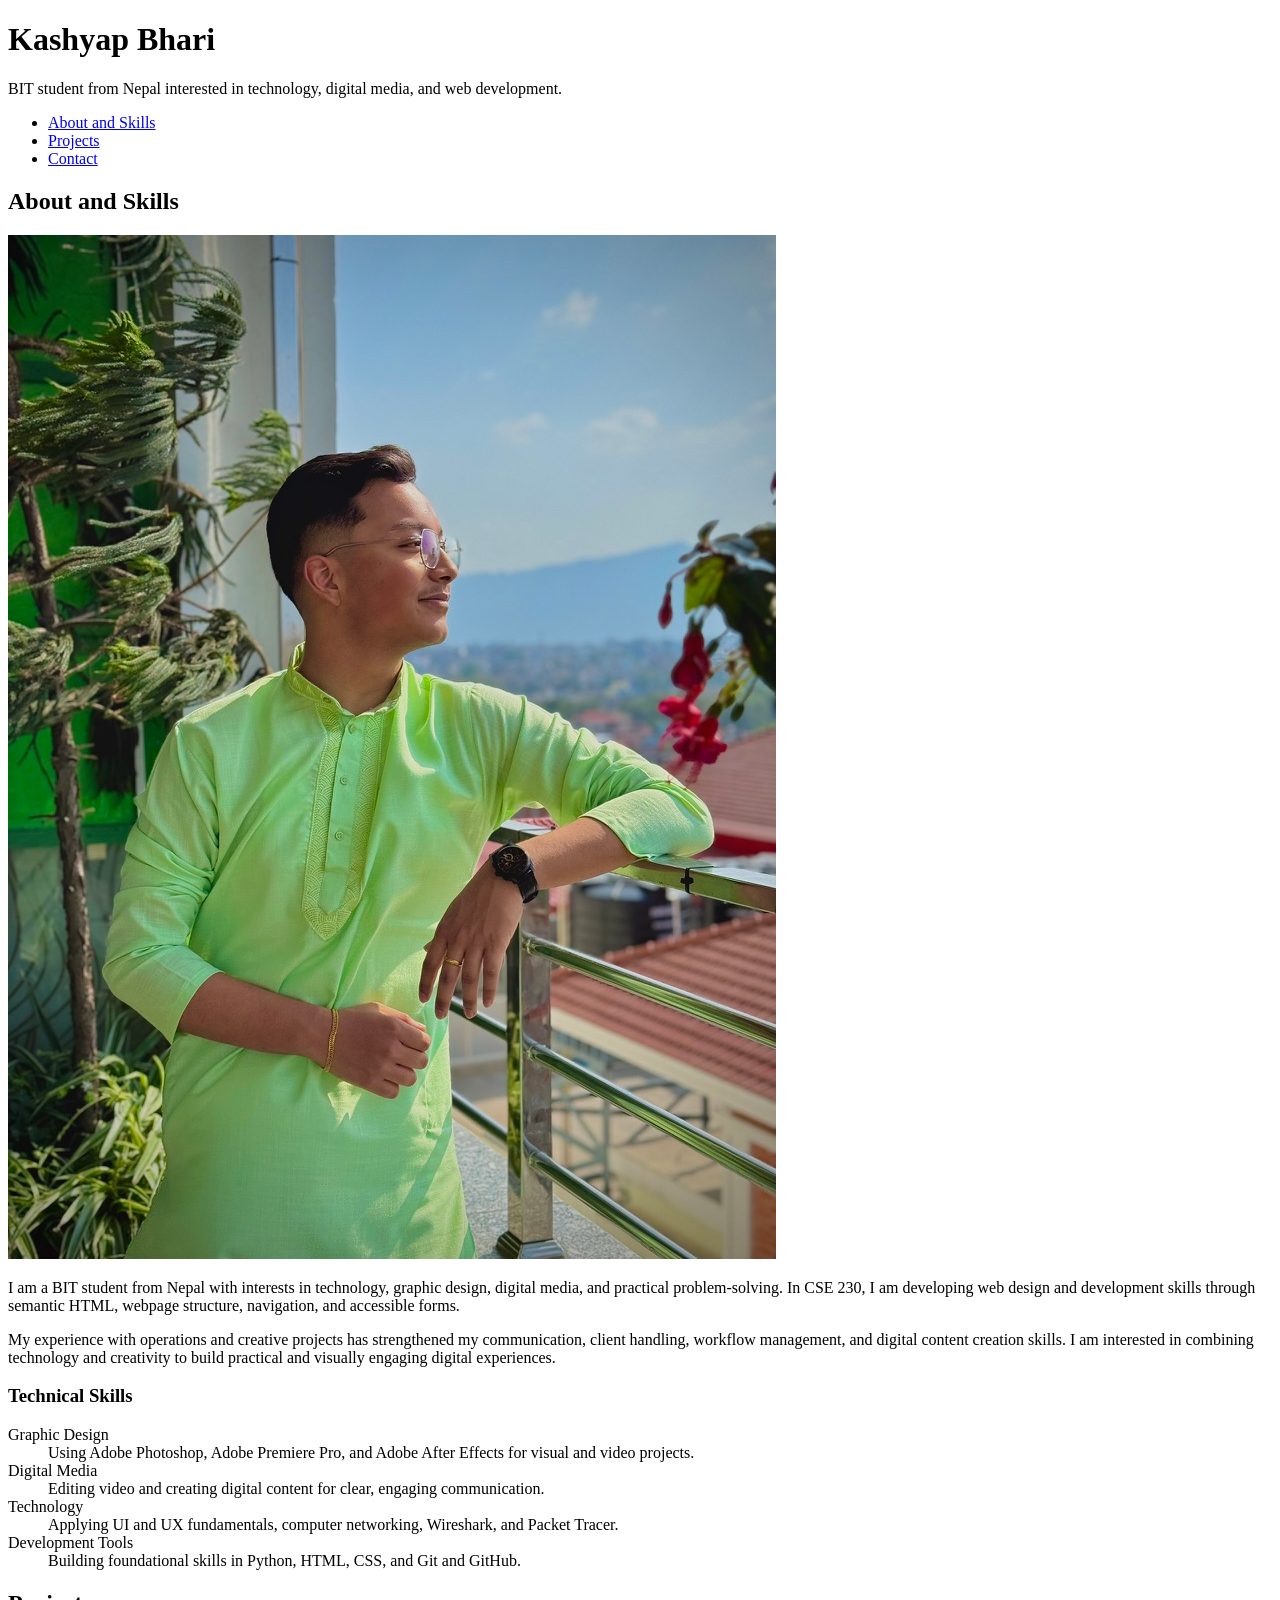
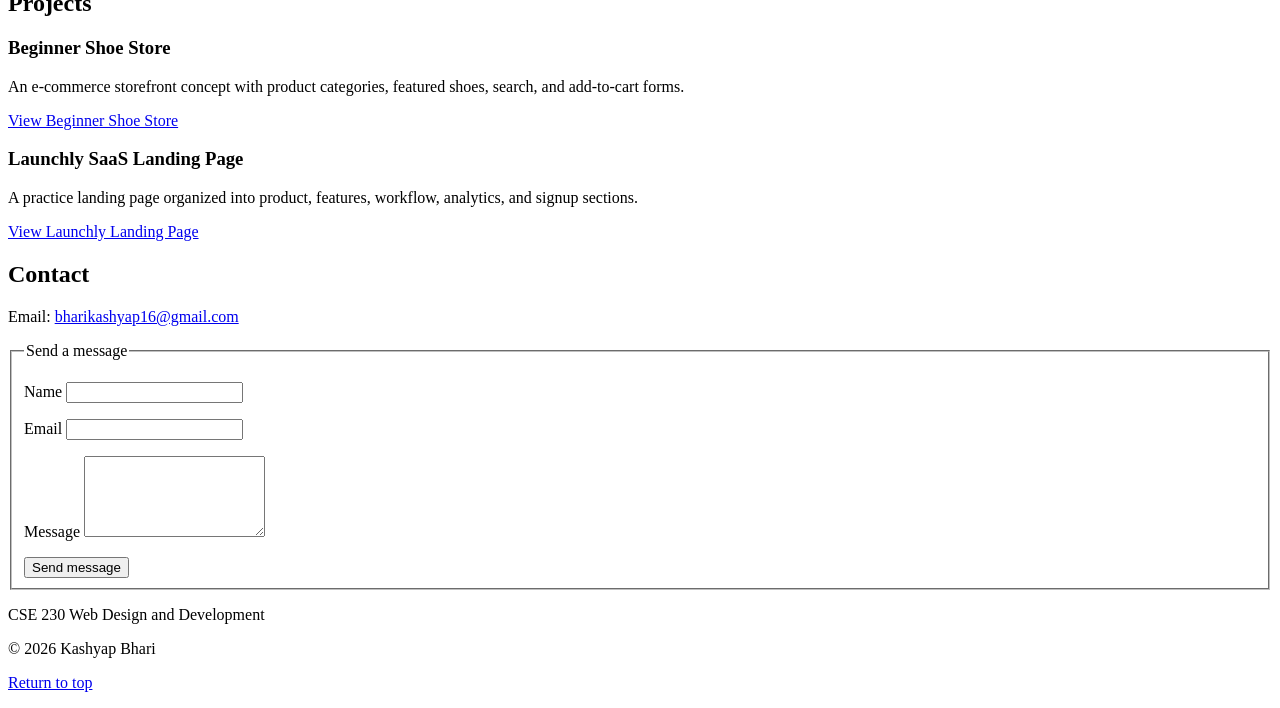
==== commit b3a1ef3c: "Restore original Week 2 HTML Co-authored-by: Copilot <223556219+Copilot@users.noreply.github.com>" ====
--- a/Week 2/index.html
+++ b/Week 2/index.html
@@ -4,45 +4,31 @@
   <meta charset="utf-8">
   <meta name="viewport" content="width=device-width, initial-scale=1">
   <title>Kashyap Bhari | Portfolio</title>
-  <link rel="stylesheet" href="style.css?v=red-cream-black">
 </head>
 
 <body>
   <header id="top">
-    <div class="site-header">
-      <a class="brand" href="#top" aria-label="Kashyap Bhari home">KB<span>.</span></a>
-      <nav aria-label="Main navigation">
-        <ul>
+    <h1>Kashyap Bhari</h1>
+    <p>BIT student from Nepal interested in technology, digital media, and web development.</p>
+    <nav aria-label="Main navigation">
+      <ul>
         <li><a href="#about">About and Skills</a></li>
         <li><a href="#projects">Projects</a></li>
         <li><a href="#contact">Contact</a></li>
-        </ul>
-      </nav>
-    </div>
-    <div class="hero">
-      <p class="eyebrow">BIT student · Nepal</p>
-      <h1>Thoughtful digital experiences, built with curiosity.</h1>
-      <p class="intro">I’m Kashyap, a technology and digital media student exploring the space where practical problem-solving meets visual communication.</p>
-      <a class="button" href="#projects">Explore my work <span aria-hidden="true">↓</span></a>
-    </div>
+      </ul>
+    </nav>
   </header>
 
   <main>
     <section id="about">
-      <div class="section-heading">
-        <p class="eyebrow">01 / About</p>
-        <h2>Building a foundation for meaningful work.</h2>
+      <h2>About and Skills</h2>
+      <div>
+        <img src="images/image.jpeg" alt="Profile picture">
       </div>
-      <div class="about-grid">
-      <div class="profile-card">
-        <img src="images/image.jpeg" alt="Profile picture">
-        <p class="profile-caption">Creative technologist<br>based in Kathmandu</p>
-      </div>
-      <div class="about-copy">
-        <p>I am a BIT student from Nepal with interests in technology, graphic design, digital media, and practical problem-solving. In CSE 230, I am developing web design and development skills through semantic HTML, webpage structure, navigation, and accessible forms.</p>
-        <p>My experience with operations and creative projects has strengthened my communication, client handling, workflow management, and digital content creation skills. I am interested in combining technology and creativity to build practical and visually engaging digital experiences.</p>
-        <h3>Technical skills</h3>
-        <dl>
+      <p>I am a BIT student from Nepal with interests in technology, graphic design, digital media, and practical problem-solving. In CSE 230, I am developing web design and development skills through semantic HTML, webpage structure, navigation, and accessible forms.</p>
+      <p>My experience with operations and creative projects has strengthened my communication, client handling, workflow management, and digital content creation skills. I am interested in combining technology and creativity to build practical and visually engaging digital experiences.</p>
+      <h3>Technical Skills</h3>
+      <dl>
         <dt>Graphic Design</dt>
         <dd>Using Adobe Photoshop, Adobe Premiere Pro, and Adobe After Effects for visual and video projects.</dd>
         <dt>Digital Media</dt>
@@ -51,43 +37,27 @@
         <dd>Applying UI and UX fundamentals, computer networking, Wireshark, and Packet Tracer.</dd>
         <dt>Development Tools</dt>
         <dd>Building foundational skills in Python, HTML, CSS, and Git and GitHub.</dd>
-        </dl>
-      </div>
-      </div>
+      </dl>
     </section>
 
     <section id="projects">
-      <div class="section-heading">
-        <p class="eyebrow">02 / Selected work</p>
-        <h2>Experiments with purpose.</h2>
-      </div>
-      <div class="project-grid">
-      <article class="project-card">
-        <p class="project-number">01</p>
+      <h2>Projects</h2>
+      <article>
         <h3>Beginner Shoe Store</h3>
         <p>An e-commerce storefront concept with product categories, featured shoes, search, and add-to-cart forms.</p>
-        <a class="text-link" href="Shoe.html">View project <span aria-hidden="true">↗</span></a>
+        <p><a href="Shoe.html">View Beginner Shoe Store</a></p>
       </article>
 
-      <article class="project-card">
-        <p class="project-number">02</p>
+      <article>
         <h3>Launchly SaaS Landing Page</h3>
         <p>A practice landing page organized into product, features, workflow, analytics, and signup sections.</p>
-        <a class="text-link" href="SaaS.html">View project <span aria-hidden="true">↗</span></a>
+        <p><a href="SaaS.html">View Launchly Landing Page</a></p>
       </article>
-      </div>
     </section>
 
     <section id="contact">
-      <div class="section-heading">
-        <p class="eyebrow">03 / Contact</p>
-        <h2>Let’s make something useful.</h2>
-      </div>
-      <div class="contact-grid">
-      <div>
-        <p class="contact-lead">Have an idea, a question, or an opportunity to share? I’d love to hear from you.</p>
-        <a class="email-link" href="mailto:bharikashyap16@gmail.com">bharikashyap16@gmail.com <span aria-hidden="true">↗</span></a>
-      </div>
+      <h2>Contact</h2>
+      <p>Email: <a href="mailto:bharikashyap16@gmail.com">bharikashyap16@gmail.com</a></p>
       <form>
         <fieldset>
           <legend>Send a message</legend>
@@ -106,13 +76,12 @@
           <button type="submit">Send message</button>
         </fieldset>
       </form>
-      </div>
     </section>
 
   </main>
 
   <footer>
-    <p>CSE 230 · Web Design and Development</p>
+    <p>CSE 230 Web Design and Development</p>
     <p>© 2026 Kashyap Bhari</p>
     <p><a href="#top">Return to top</a></p>
   </footer>
